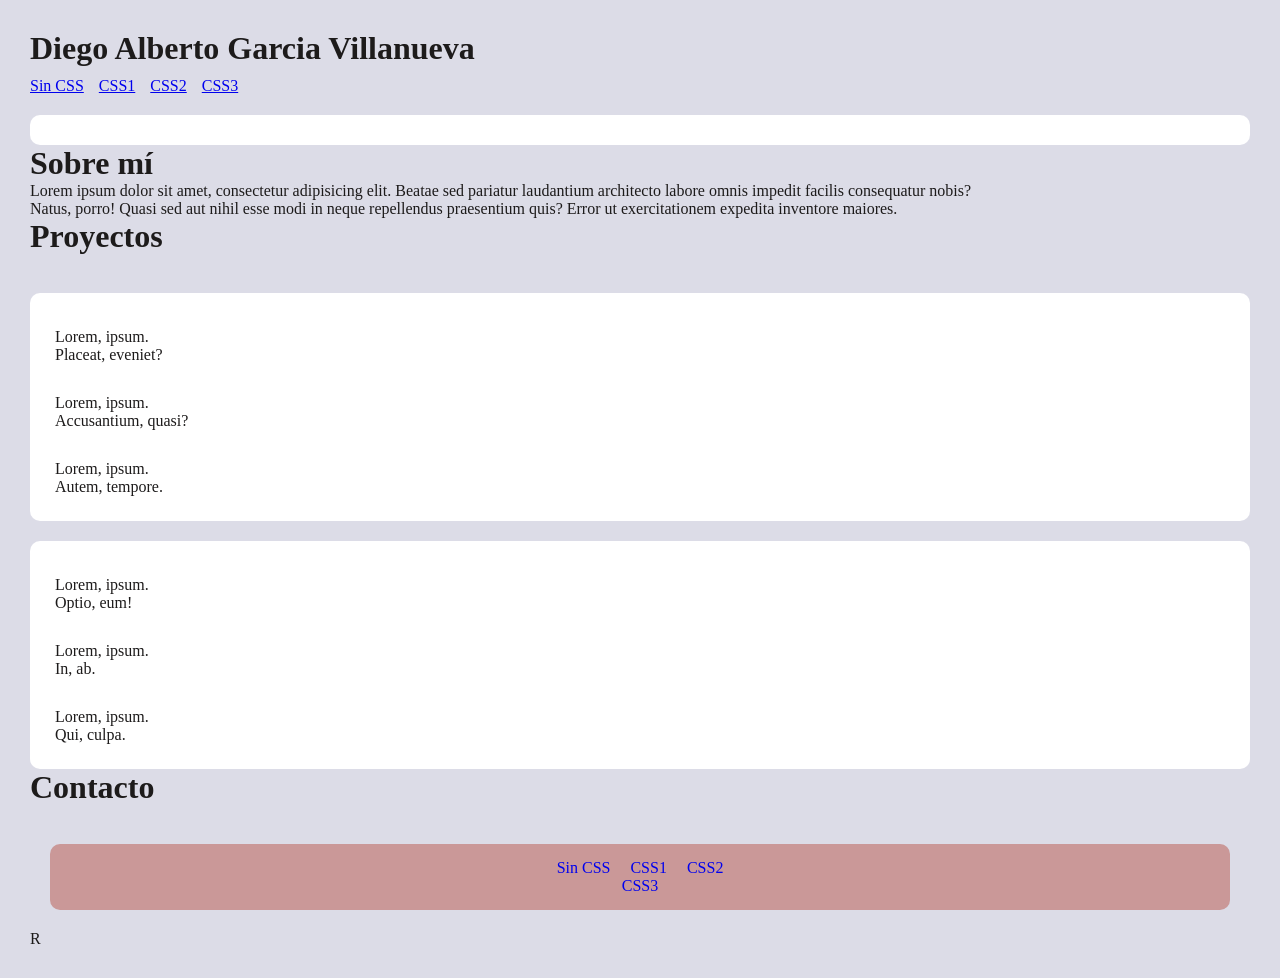
==== index1.html @ a1cba6f2 "Add files via upload" ====
<!DOCTYPE html>
<html lang="en">
<head>
    <meta charset="UTF-8">
    <meta name="viewport" content="width=device-width, initial-scale=1.0">
    <title>Colegio</title>
<link rel="stylesheet" href="uai-style.css">
</head>
<body>
<h1>Diego Alberto Garcia Villanueva </h1>
<nav>
    <ul>
        <li><a href="index.html">Sin CSS</a></li>
        <li><a href="index1.html">CSS1</a></li>
        <li><a href="index2.html">CSS2</a></li>
        <li><a href="index3.html">CSS3</a></li>
    </ul>
</nav>


<section id="sobremi"></section>
<h1>Sobre mí</h1>
<p>Lorem ipsum dolor sit amet, consectetur adipisicing elit. Beatae sed pariatur laudantium architecto labore omnis impedit facilis consequatur nobis?</p>
<p>Natus, porro! Quasi sed aut nihil esse modi in neque repellendus praesentium quis? Error ut exercitationem expedita inventore maiores.</p>

<h1>Proyectos</h1> <br>
<section>
    <article>
        <p>Lorem, ipsum.</p>
        <p>Placeat, eveniet?</p>
    </article>
    <article>
        <p>Lorem, ipsum.</p>
        <p>Accusantium, quasi?</p>
    </article>
    <article>
        <p>Lorem, ipsum.</p>
        <p>Autem, tempore.</p>
    </article>
</section>
<section>
    <article>
        <p>Lorem, ipsum.</p>
        <p>Optio, eum!</p>
    </article>
    <article>
        <p>Lorem, ipsum.</p>
        <p>In, ab.</p>
    </article>
    <article>
        <p>Lorem, ipsum.</p>
        <p>Qui, culpa.</p>
    </article>
</section>
<h1>Contacto</h1> <br>
<footer>
    <nav><a href="index.html">Sin CSS</a><a href="index1.html">CSS1</a><a href="index2.html">CSS2</a></nav><a href="index3.html">CSS3</a></nav>
</footer>
<P>R</P>
</body>
</html>
---- uai-style.css ----
*{
    margin: 0;
    padding: 0;
    font-family: 'Times New Roman', Times, serif;
}
body{
    background: rgb(220, 220, 231);
}
body{
    background: rgb(red, green, blue);
    color: rgb(29, 27, 27);
    padding: 30px;
}
header{
    background: #222;
    padding: 15px;
    border-radius: 20px;
}
nav ul{
    list-style: none;
    display: flex;
    gap: 15px;
    margin-top: 10px;
}
nav y a {
    color: white;
    text-decoration: none;
}

nav a:hover{
    color:rgb(red, green, blue)
}

section{
    background: white;
    margin-top: 20px;
    padding: 15px;
    border-radius: 10px;
}
article{
    margin-top: 10px;
    padding: 10px;
    background: rgb(red, green, blue);
    border-radius: 5px;
}
footer{
    margin: 20px;
    padding: 15px;
    background: #ca9898;
    color: rgb(59, 211, 59);
    border-radius: 10px;
    text-align: center;
}
footer a{
    color: rgb(red, green, blue);
    margin: 10px;
    text-decoration: none;
}
footer a:hover{
    color: rgb(red, green, blue);
}
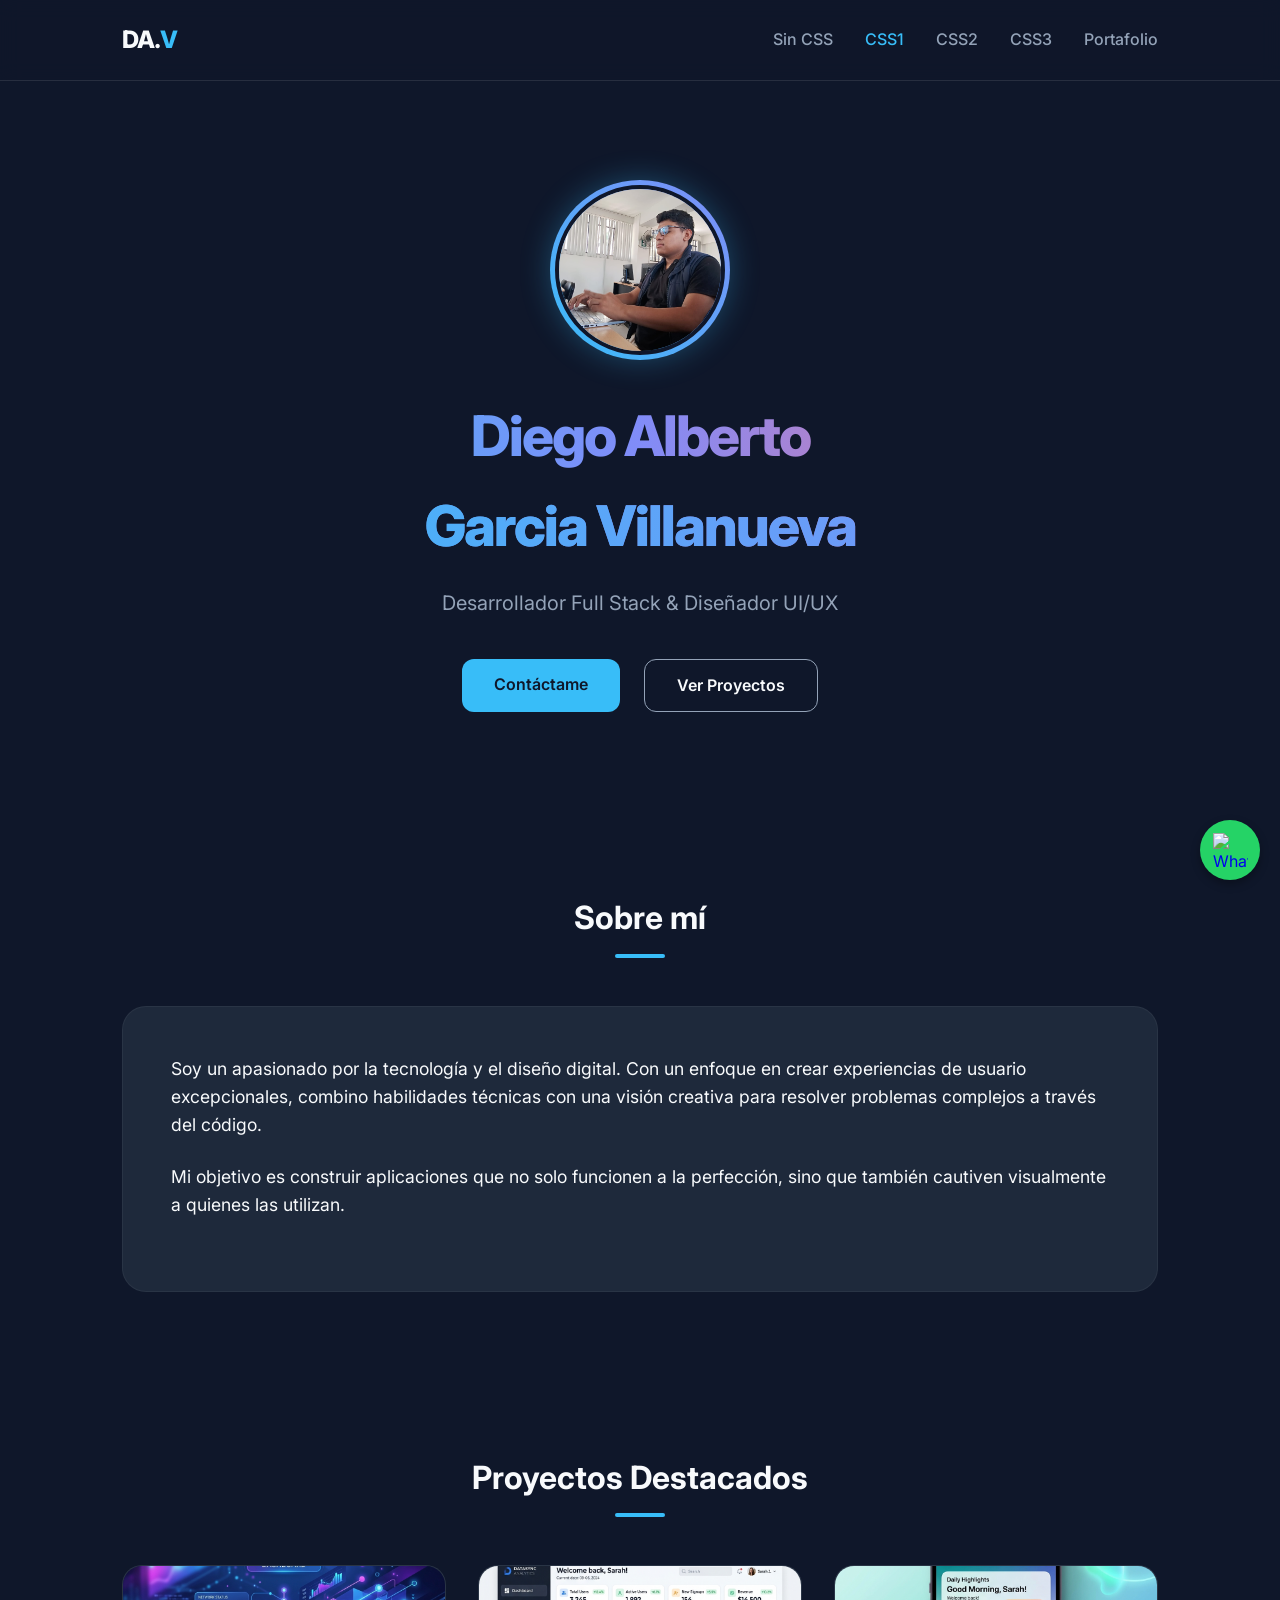
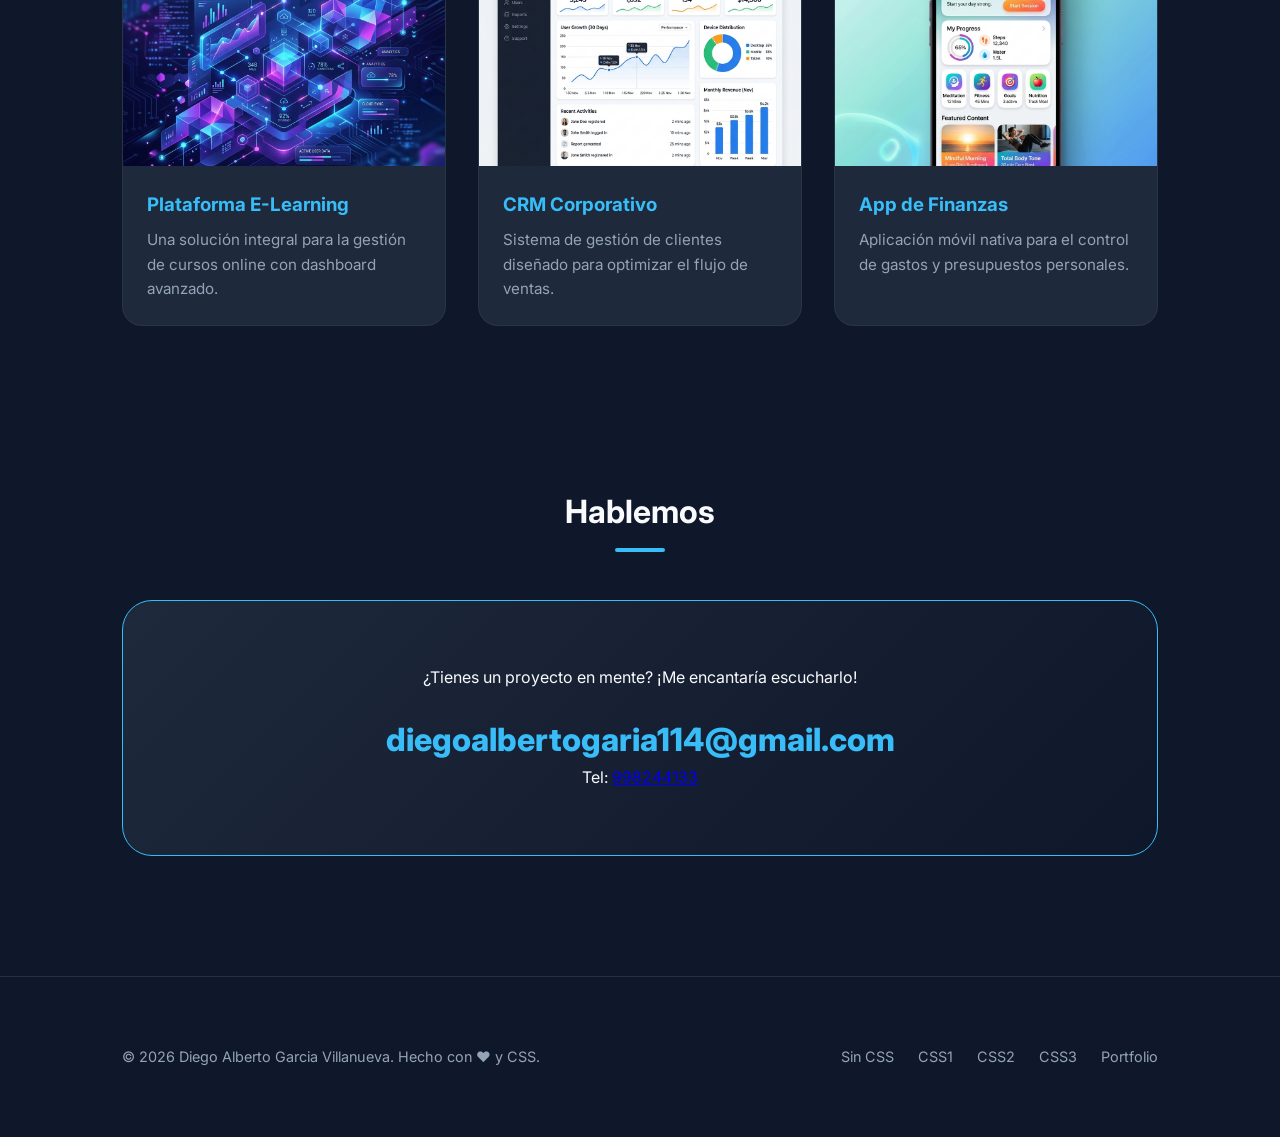
==== commit 97875226: "Primer commit: Portafolio Premium Diego Alberto" ====
--- a/index1.html
+++ b/index1.html
@@ -1,61 +1,108 @@
-<!DOCTYPE html>
-<html lang="en">
-<head>
-    <meta charset="UTF-8">
-    <meta name="viewport" content="width=device-width, initial-scale=1.0">
-    <title>Colegio</title>
-<link rel="stylesheet" href="uai-style.css">
-</head>
-<body>
-<h1>Diego Alberto Garcia Villanueva </h1>
-<nav>
-    <ul>
-        <li><a href="index.html">Sin CSS</a></li>
-        <li><a href="index1.html">CSS1</a></li>
-        <li><a href="index2.html">CSS2</a></li>
-        <li><a href="index3.html">CSS3</a></li>
-    </ul>
-</nav>
-
-
-<section id="sobremi"></section>
-<h1>Sobre mí</h1>
-<p>Lorem ipsum dolor sit amet, consectetur adipisicing elit. Beatae sed pariatur laudantium architecto labore omnis impedit facilis consequatur nobis?</p>
-<p>Natus, porro! Quasi sed aut nihil esse modi in neque repellendus praesentium quis? Error ut exercitationem expedita inventore maiores.</p>
-
-<h1>Proyectos</h1> <br>
-<section>
-    <article>
-        <p>Lorem, ipsum.</p>
-        <p>Placeat, eveniet?</p>
-    </article>
-    <article>
-        <p>Lorem, ipsum.</p>
-        <p>Accusantium, quasi?</p>
-    </article>
-    <article>
-        <p>Lorem, ipsum.</p>
-        <p>Autem, tempore.</p>
-    </article>
-</section>
-<section>
-    <article>
-        <p>Lorem, ipsum.</p>
-        <p>Optio, eum!</p>
-    </article>
-    <article>
-        <p>Lorem, ipsum.</p>
-        <p>In, ab.</p>
-    </article>
-    <article>
-        <p>Lorem, ipsum.</p>
-        <p>Qui, culpa.</p>
-    </article>
-</section>
-<h1>Contacto</h1> <br>
-<footer>
-    <nav><a href="index.html">Sin CSS</a><a href="index1.html">CSS1</a><a href="index2.html">CSS2</a></nav><a href="index3.html">CSS3</a></nav>
-</footer>
-<P>R</P>
-</body>
-</html>+<!DOCTYPE html>
+<html lang="es">
+<head>
+    <meta charset="UTF-8">
+    <meta name="viewport" content="width=device-width, initial-scale=1.0">
+    <title>Diego Alberto - Portfolio Dark</title>
+    <link rel="preconnect" href="https://fonts.googleapis.com">
+    <link rel="preconnect" href="https://fonts.gstatic.com" crossorigin>
+    <link href="https://fonts.googleapis.com/css2?family=Inter:wght@300;400;600;800&display=swap" rel="stylesheet">
+    <link rel="stylesheet" href="uai-style.css">
+</head>
+<body class="dark-mode">
+    <header>
+        <nav class="container">
+            <div class="logo">DA.<span>V</span></div>
+            <ul>
+                <li><a href="links.html">Sin CSS</a></li>
+                <li><a href="index1.html" class="active">CSS1</a></li>
+                <li><a href="index2.html">CSS2</a></li>
+                <li><a href="index3.html">CSS3</a></li>
+                <li><a href="temp_links.html">Portafolio</a></li>
+            </ul>
+        </nav>
+    </header>
+
+    <main class="container">
+        <section id="hero" class="hero-section centered-hero">
+            <div class="hero-content">
+                <div class="profile-frame">
+                    <img src="profile.png" alt="Diego Alberto" class="profile-img">
+                </div>
+                <h1 class="vibrant-gradient-text">Diego Alberto <span>Garcia Villanueva</span></h1>
+                <p class="subtitle">Desarrollador Full Stack & Diseñador UI/UX</p>
+                <div class="cta-buttons">
+                    <a href="#contacto" class="btn btn-primary">Contáctame</a>
+                    <a href="#proyectos" class="btn btn-secondary">Ver Proyectos</a>
+                </div>
+            </div>
+        </section>
+
+        <section id="sobremi" class="section">
+            <h2 class="section-title">Sobre mí</h2>
+            <div class="content-box">
+                <p>Soy un apasionado por la tecnología y el diseño digital. Con un enfoque en crear experiencias de usuario excepcionales, combino habilidades técnicas con una visión creativa para resolver problemas complejos a través del código.</p>
+                <p>Mi objetivo es construir aplicaciones que no solo funcionen a la perfección, sino que también cautiven visualmente a quienes las utilizan.</p>
+            </div>
+        </section>
+
+        <section id="proyectos" class="section">
+            <h2 class="section-title">Proyectos Destacados</h2>
+            <div class="projects-grid">
+                <article class="project-card">
+                    <div class="project-img-wrapper">
+                        <img src="project1.png" alt="Proyecto 1">
+                    </div>
+                    <div class="project-info">
+                        <h3>Plataforma E-Learning</h3>
+                        <p>Una solución integral para la gestión de cursos online con dashboard avanzado.</p>
+                    </div>
+                </article>
+                <article class="project-card">
+                    <div class="project-img-wrapper">
+                        <img src="project2.png" alt="Proyecto 2">
+                    </div>
+                    <div class="project-info">
+                        <h3>CRM Corporativo</h3>
+                        <p>Sistema de gestión de clientes diseñado para optimizar el flujo de ventas.</p>
+                    </div>
+                </article>
+                <article class="project-card">
+                    <div class="project-img-wrapper">
+                        <img src="project3.png" alt="Proyecto 3">
+                    </div>
+                    <div class="project-info">
+                        <h3>App de Finanzas</h3>
+                        <p>Aplicación móvil nativa para el control de gastos y presupuestos personales.</p>
+                    </div>
+                </article>
+            </div>
+        </section>
+
+        <section id="contacto" class="section">
+            <h2 class="section-title">Hablemos</h2>
+            <div class="contact-card">
+                <p>¿Tienes un proyecto en mente? ¡Me encantaría escucharlo!</p>
+                <a href="mailto:diegoalbertogaria114@gmail.com" class="contact-email">diegoalbertogaria114@gmail.com</a>
+                <p class="contact-phone">Tel: <a href="tel:998244133">998244133</a></p>
+            </div>
+        </section>
+    </main>
+
+    <footer>
+        <div class="container footer-content">
+            <p>&copy; 2026 Diego Alberto Garcia Villanueva. Hecho con ❤️ y CSS.</p>
+            <nav class="footer-nav">
+                <a href="links.html">Sin CSS</a>
+                <a href="index1.html">CSS1</a>
+                <a href="index2.html">CSS2</a>
+                <a href="index3.html">CSS3</a>
+                <a href="temp_links.html">Portfolio</a>
+            </nav>
+        </div>
+    </footer>
+    <a href="https://wa.me/51998244133" class="whatsapp-btn" target="_blank">
+        <img src="https://upload.wikimedia.org/wikipedia/commons/6/6b/WhatsApp.svg" alt="WhatsApp">
+    </a>
+</body>
+</html>
--- a/uai-style.css
+++ b/uai-style.css
@@ -1,65 +1,323 @@
-*{
-    margin: 0;
-    padding: 0;
-    font-family: 'Times New Roman', Times, serif;
-}
-body{
-    background: rgb(220, 220, 231);
-}
-body{
-    background: rgb(red, green, blue);
-    color: rgb(29, 27, 27);
-    padding: 30px;
-}
-header{
-    background: #222;
-    padding: 15px;
-    border-radius: 20px;
-}
-nav ul{
-    list-style: none;
-    display: flex;
-    gap: 15px;
-    margin-top: 10px;
-}
-nav y a {
-    color: white;
-    text-decoration: none;
-}
-
-nav a:hover{
-    color:rgb(red, green, blue)
-}
-
-section{
-    background: white;
-    margin-top: 20px;
-    padding: 15px;
-    border-radius: 10px;
-}
-article{
-    margin-top: 10px;
-    padding: 10px;
-    background: rgb(red, green, blue);
-    border-radius: 5px;
-}
-footer{
-    margin: 20px;
-    padding: 15px;
-    background: #ca9898;
-    color: rgb(59, 211, 59);
-    border-radius: 10px;
-    text-align: center;
-}
-footer a{
-    color: rgb(red, green, blue);
-    margin: 10px;
-    text-decoration: none;
-}
-footer a:hover{
-    color: rgb(red, green, blue);
-}
-
-
-
-
+/* Modern Dark Mode Design System */
+:root {
+    --bg-color: #0f172a;
+    --card-bg: #1e293b;
+    --primary: #38bdf8;
+    --primary-hover: #0ea5e9;
+    --text-main: #f8fafc;
+    --text-muted: #94a3b8;
+    --accent: #818cf8;
+    --container-width: 1100px;
+}
+
+* {
+    margin: 0;
+    padding: 0;
+    box-sizing: border-box;
+}
+
+body {
+    font-family: 'Inter', sans-serif;
+    background-color: var(--bg-color);
+    color: var(--text-main);
+    line-height: 1.6;
+    overflow-x: hidden;
+}
+
+.container {
+    max-width: var(--container-width);
+    margin: 0 auto;
+    padding: 0 2rem;
+}
+
+/* Header & Nav */
+header {
+    background: rgba(15, 23, 42, 0.8);
+    backdrop-filter: blur(10px);
+    position: fixed;
+    width: 100%;
+    top: 0;
+    z-index: 1000;
+    border-bottom: 1px solid rgba(255, 255, 255, 0.1);
+}
+
+nav {
+    display: flex;
+    justify-content: space-between;
+    align-items: center;
+    height: 80px;
+}
+
+.logo {
+    font-size: 1.5rem;
+    font-weight: 800;
+    letter-spacing: -1px;
+}
+
+.logo span {
+    color: var(--primary);
+}
+
+nav ul {
+    display: flex;
+    list-style: none;
+    gap: 2rem;
+}
+
+nav ul a {
+    text-decoration: none;
+    color: var(--text-muted);
+    font-weight: 500;
+    transition: color 0.3s ease;
+}
+
+nav ul a:hover, nav ul a.active {
+    color: var(--primary);
+}
+
+/* Hero Section */
+.hero-section {
+    padding: 180px 0 100px;
+}
+
+.centered-hero {
+    text-align: center;
+}
+
+.vibrant-gradient-text {
+    background: linear-gradient(to right, #38bdf8, #818cf8, #fb7185);
+    -webkit-background-clip: text;
+    -webkit-text-fill-color: transparent;
+}
+
+.profile-frame {
+    width: 180px;
+    height: 180px;
+    margin: 0 auto 2rem;
+    border-radius: 50%;
+    padding: 5px;
+    background: linear-gradient(45deg, var(--primary), var(--accent));
+    box-shadow: 0 0 30px rgba(56, 189, 248, 0.3);
+}
+
+.profile-img {
+    width: 100%;
+    height: 100%;
+    border-radius: 50%;
+    object-fit: cover;
+    border: 4px solid var(--bg-color);
+}
+
+h1 {
+    font-size: 3.5rem;
+    font-weight: 800;
+    margin-bottom: 1rem;
+    letter-spacing: -2px;
+}
+
+h1 span {
+    display: block;
+    background: linear-gradient(to right, var(--primary), var(--accent));
+    -webkit-background-clip: text;
+    -webkit-text-fill-color: transparent;
+}
+
+.subtitle {
+    font-size: 1.25rem;
+    color: var(--text-muted);
+    margin-bottom: 2.5rem;
+}
+
+/* Buttons */
+.cta-buttons {
+    display: flex;
+    justify-content: center;
+    gap: 1.5rem;
+}
+
+.btn {
+    padding: 0.8rem 2rem;
+    border-radius: 12px;
+    text-decoration: none;
+    font-weight: 600;
+    transition: all 0.3s ease;
+}
+
+.btn-primary {
+    background-color: var(--primary);
+    color: var(--bg-color);
+}
+
+.btn-primary:hover {
+    background-color: var(--primary-hover);
+    transform: translateY(-2px);
+    box-shadow: 0 10px 20px rgba(56, 189, 248, 0.2);
+}
+
+.btn-secondary {
+    border: 1px solid var(--text-muted);
+    color: var(--text-main);
+}
+
+.btn-secondary:hover {
+    border-color: var(--primary);
+    color: var(--primary);
+}
+
+/* Sections */
+.section {
+    padding: 80px 0;
+}
+
+.section-title {
+    font-size: 2rem;
+    margin-bottom: 3rem;
+    text-align: center;
+    position: relative;
+}
+
+.section-title::after {
+    content: '';
+    display: block;
+    width: 50px;
+    height: 4px;
+    background: var(--primary);
+    margin: 10px auto 0;
+    border-radius: 2px;
+}
+
+.content-box {
+    background: var(--card-bg);
+    padding: 3rem;
+    border-radius: 24px;
+    border: 1px solid rgba(255, 255, 255, 0.05);
+}
+
+.content-box p {
+    margin-bottom: 1.5rem;
+    font-size: 1.1rem;
+}
+
+/* Projects Grid */
+.projects-grid {
+    display: grid;
+    grid-template-columns: repeat(auto-fit, minmax(300px, 1fr));
+    gap: 2rem;
+}
+
+.project-card {
+    background: var(--card-bg);
+    border-radius: 20px;
+    overflow: hidden;
+    border: 1px solid rgba(255, 255, 255, 0.05);
+    transition: transform 0.3s ease, border-color 0.3s ease;
+}
+
+.project-card:hover {
+    transform: translateY(-10px);
+    border-color: var(--primary);
+}
+
+.project-img-wrapper {
+    height: 200px;
+    overflow: hidden;
+}
+
+.project-img-wrapper img {
+    width: 100%;
+    height: 100%;
+    object-fit: cover;
+    transition: transform 0.5s ease;
+}
+
+.project-card:hover .project-img-wrapper img {
+    transform: scale(1.1);
+}
+
+.project-info {
+    padding: 1.5rem;
+}
+
+.project-info h3 {
+    margin-bottom: 0.5rem;
+    color: var(--primary);
+}
+
+.project-info p {
+    color: var(--text-muted);
+    font-size: 0.95rem;
+}
+
+/* Contact Card */
+.contact-card {
+    background: linear-gradient(135deg, var(--card-bg), var(--bg-color));
+    padding: 4rem;
+    text-align: center;
+    border-radius: 30px;
+    border: 1px solid var(--primary);
+}
+
+.contact-email {
+    display: inline-block;
+    margin-top: 1.5rem;
+    font-size: 2rem;
+    font-weight: 800;
+    color: var(--primary);
+    text-decoration: none;
+}
+
+/* Footer */
+footer {
+    padding: 40px 0;
+    border-top: 1px solid rgba(255, 255, 255, 0.1);
+    margin-top: 40px;
+}
+
+.footer-content {
+    display: flex;
+    justify-content: space-between;
+    align-items: center;
+    color: var(--text-muted);
+    font-size: 0.9rem;
+}
+
+.footer-nav a {
+    color: var(--text-muted);
+    text-decoration: none;
+    margin-left: 1.5rem;
+}
+
+.footer-nav a:hover {
+    color: var(--primary);
+}
+
+/* Responsive */
+@media (max-width: 768px) {
+    h1 { font-size: 2.5rem; }
+    nav ul { display: none; }
+    .footer-content { flex-direction: column; gap: 1rem; text-align: center; }
+}
+
+/* WhatsApp Floating Button */
+.whatsapp-btn {
+    position: fixed;
+    bottom: 20px;
+    right: 20px;
+    width: 60px;
+    height: 60px;
+    background-color: #25d366;
+    border-radius: 50%;
+    display: flex;
+    justify-content: center;
+    align-items: center;
+    box-shadow: 0 4px 10px rgba(0,0,0,0.3);
+    z-index: 2000;
+    transition: transform 0.3s ease;
+}
+.whatsapp-btn:hover {
+    transform: scale(1.1);
+}
+.whatsapp-btn img {
+    width: 35px;
+    height: 35px;
+}
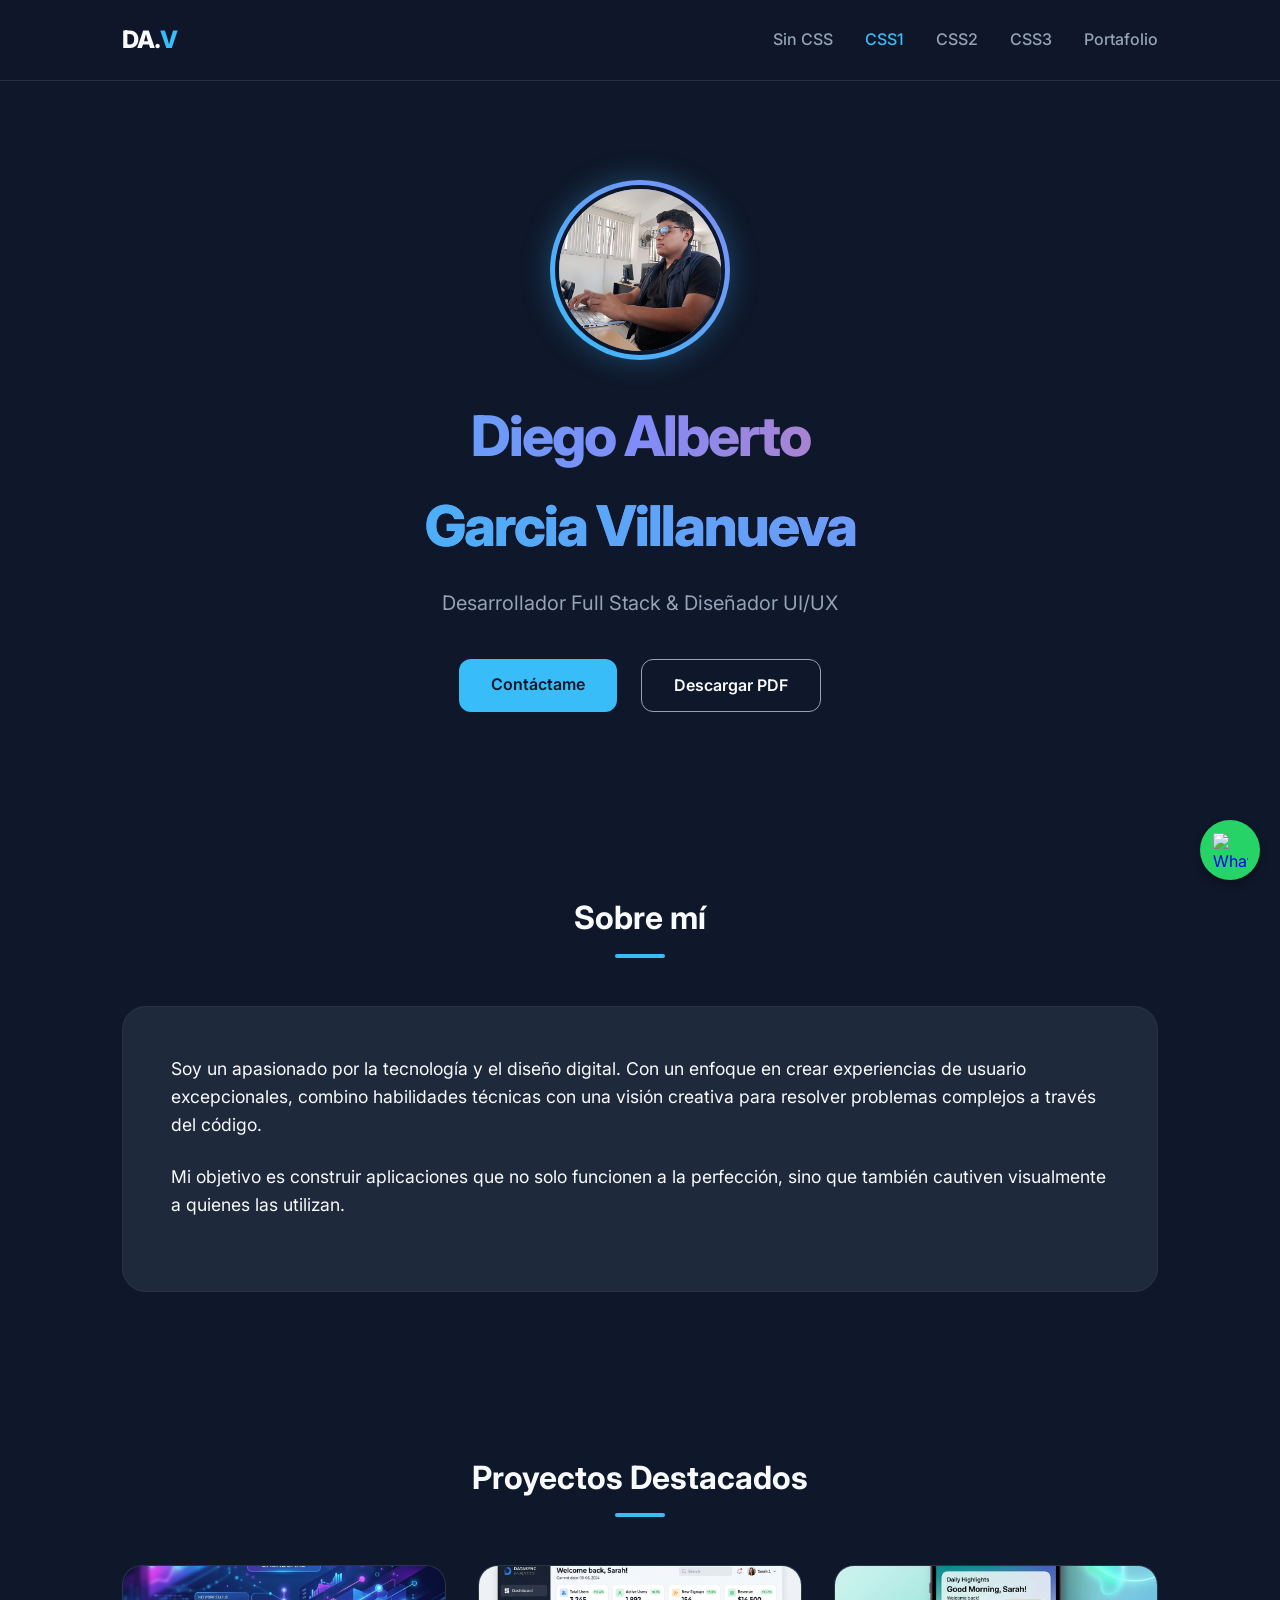
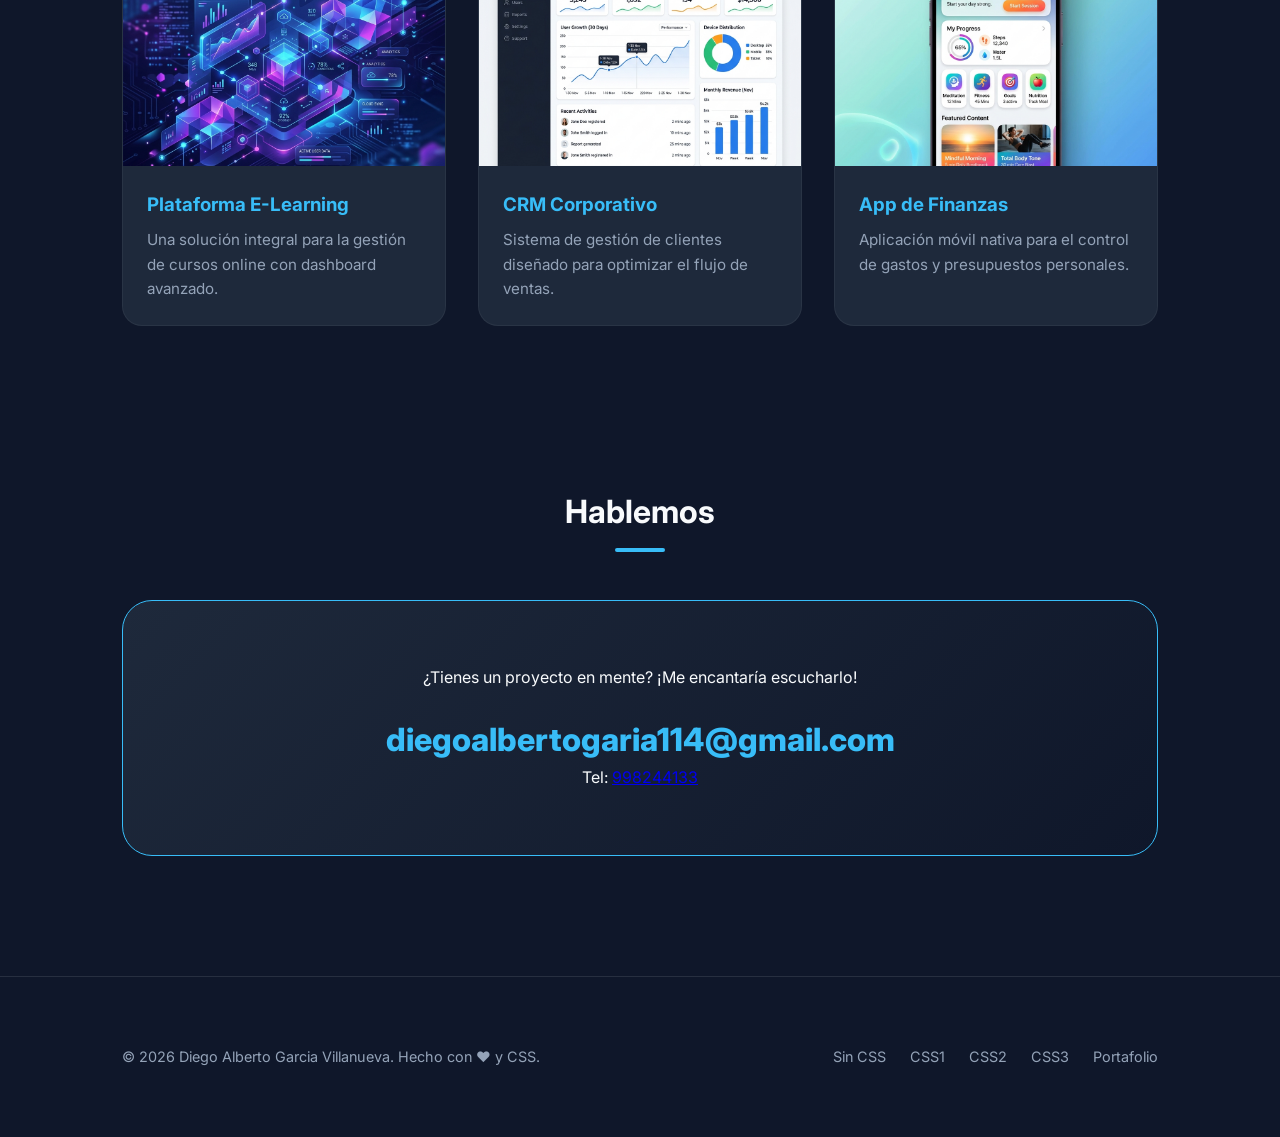
==== commit 4e668a47: "Enhance Portafolio with animations and fix PDF download" ====
--- a/index1.html
+++ b/index1.html
@@ -8,17 +8,19 @@
     <link rel="preconnect" href="https://fonts.gstatic.com" crossorigin>
     <link href="https://fonts.googleapis.com/css2?family=Inter:wght@300;400;600;800&display=swap" rel="stylesheet">
     <link rel="stylesheet" href="uai-style.css">
+    <!-- PDF Generation Library -->
+    <script src="https://cdnjs.cloudflare.com/ajax/libs/html2pdf.js/0.10.1/html2pdf.bundle.min.js"></script>
 </head>
 <body class="dark-mode">
     <header>
         <nav class="container">
             <div class="logo">DA.<span>V</span></div>
             <ul>
-                <li><a href="links.html">Sin CSS</a></li>
+                <li><a href="index.html">Sin CSS</a></li>
                 <li><a href="index1.html" class="active">CSS1</a></li>
                 <li><a href="index2.html">CSS2</a></li>
                 <li><a href="index3.html">CSS3</a></li>
-                <li><a href="temp_links.html">Portafolio</a></li>
+                <li><a href="index.html">Portafolio</a></li>
             </ul>
         </nav>
     </header>
@@ -33,7 +35,7 @@
                 <p class="subtitle">Desarrollador Full Stack & Diseñador UI/UX</p>
                 <div class="cta-buttons">
                     <a href="#contacto" class="btn btn-primary">Contáctame</a>
-                    <a href="#proyectos" class="btn btn-secondary">Ver Proyectos</a>
+                    <a href="javascript:void(0)" id="btnDownloadPortfolio" class="btn btn-secondary">Descargar PDF</a>
                 </div>
             </div>
         </section>
@@ -93,16 +95,53 @@
         <div class="container footer-content">
             <p>&copy; 2026 Diego Alberto Garcia Villanueva. Hecho con ❤️ y CSS.</p>
             <nav class="footer-nav">
-                <a href="links.html">Sin CSS</a>
+                <a href="index.html">Sin CSS</a>
                 <a href="index1.html">CSS1</a>
                 <a href="index2.html">CSS2</a>
                 <a href="index3.html">CSS3</a>
-                <a href="temp_links.html">Portfolio</a>
+                <a href="index.html">Portafolio</a>
             </nav>
         </div>
     </footer>
     <a href="https://wa.me/51998244133" class="whatsapp-btn" target="_blank">
         <img src="https://upload.wikimedia.org/wikipedia/commons/6/6b/WhatsApp.svg" alt="WhatsApp">
     </a>
+
+    <!-- Premium Portafolio PDF Template (Hidden) -->
+    <div id="portfolio-pdf-template" style="display: none; padding: 0; font-family: 'Inter', Arial, sans-serif; background: #fff; width: 800px; margin: 0 auto; color: #1a1a1a;">
+        <div style="background: #0f172a; padding: 50px 40px; color: white;">
+            <h1 style="margin: 0; font-size: 36px; font-weight: 800;">DIEGO ALBERTO</h1>
+            <p style="margin: 5px 0 0; font-size: 18px; color: #38bdf8;">Full Stack Developer</p>
+        </div>
+        <div style="display: grid; grid-template-columns: 260px 1fr; gap: 0;">
+            <div style="background: #f8fafc; padding: 40px 30px; border-right: 1px solid #e2e8f0; min-height: 800px;">
+                <h3 style="font-size: 14px; font-weight: 800; color: #0f172a; margin-bottom: 15px;">EDUCACIÓN</h3>
+                <p style="font-size: 13px; color: #475569;">Ingeniería de Sistemas - UAI</p>
+                <h3 style="font-size: 14px; font-weight: 800; color: #0f172a; margin: 30px 0 15px;">HABILIDADES</h3>
+                <p style="font-size: 13px; color: #475569;">React, Node.js, Python, MongoDB, AWS</p>
+            </div>
+            <div style="padding: 40px 40px;">
+                <h2 style="font-size: 18px; font-weight: 800; margin-bottom: 20px;">EXPERIENCIA</h2>
+                <p style="font-size: 13px; line-height: 1.6; color: #475569;">Desarrollo de Staynoba, ERP Ferretería y Nutrizen.</p>
+            </div>
+        </div>
+    </div>
+
+    <script>
+        document.getElementById('btnDownloadPortfolio').addEventListener('click', function() {
+            const element = document.getElementById('portfolio-pdf-template');
+            element.style.display = 'block';
+            const opt = {
+                margin: 0,
+                filename: 'Portafolio_Diego_Alberto.pdf',
+                image: { type: 'jpeg', quality: 1 },
+                html2canvas: { scale: 2 },
+                jsPDF: { unit: 'mm', format: 'a4', orientation: 'portrait' }
+            };
+            html2pdf().from(element).set(opt).save().then(() => {
+                element.style.display = 'none';
+            });
+        });
+    </script>
 </body>
 </html>
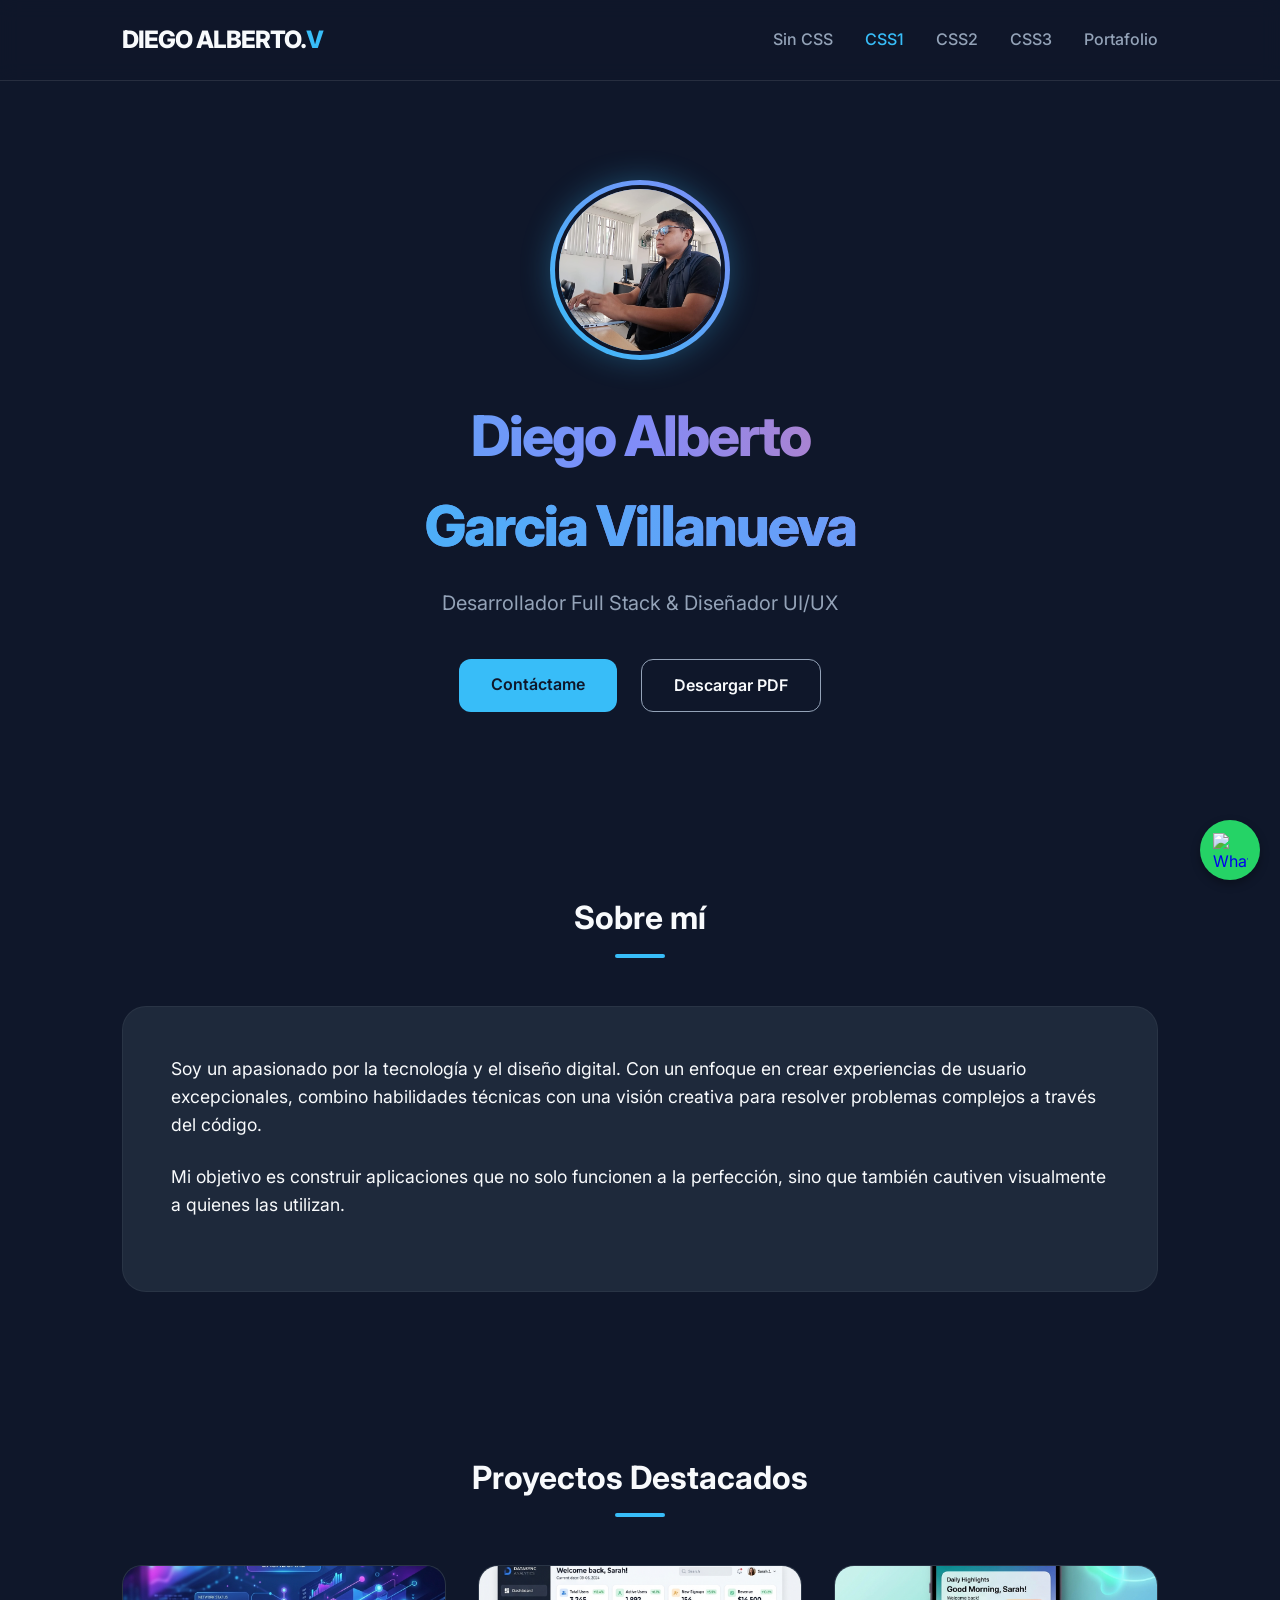
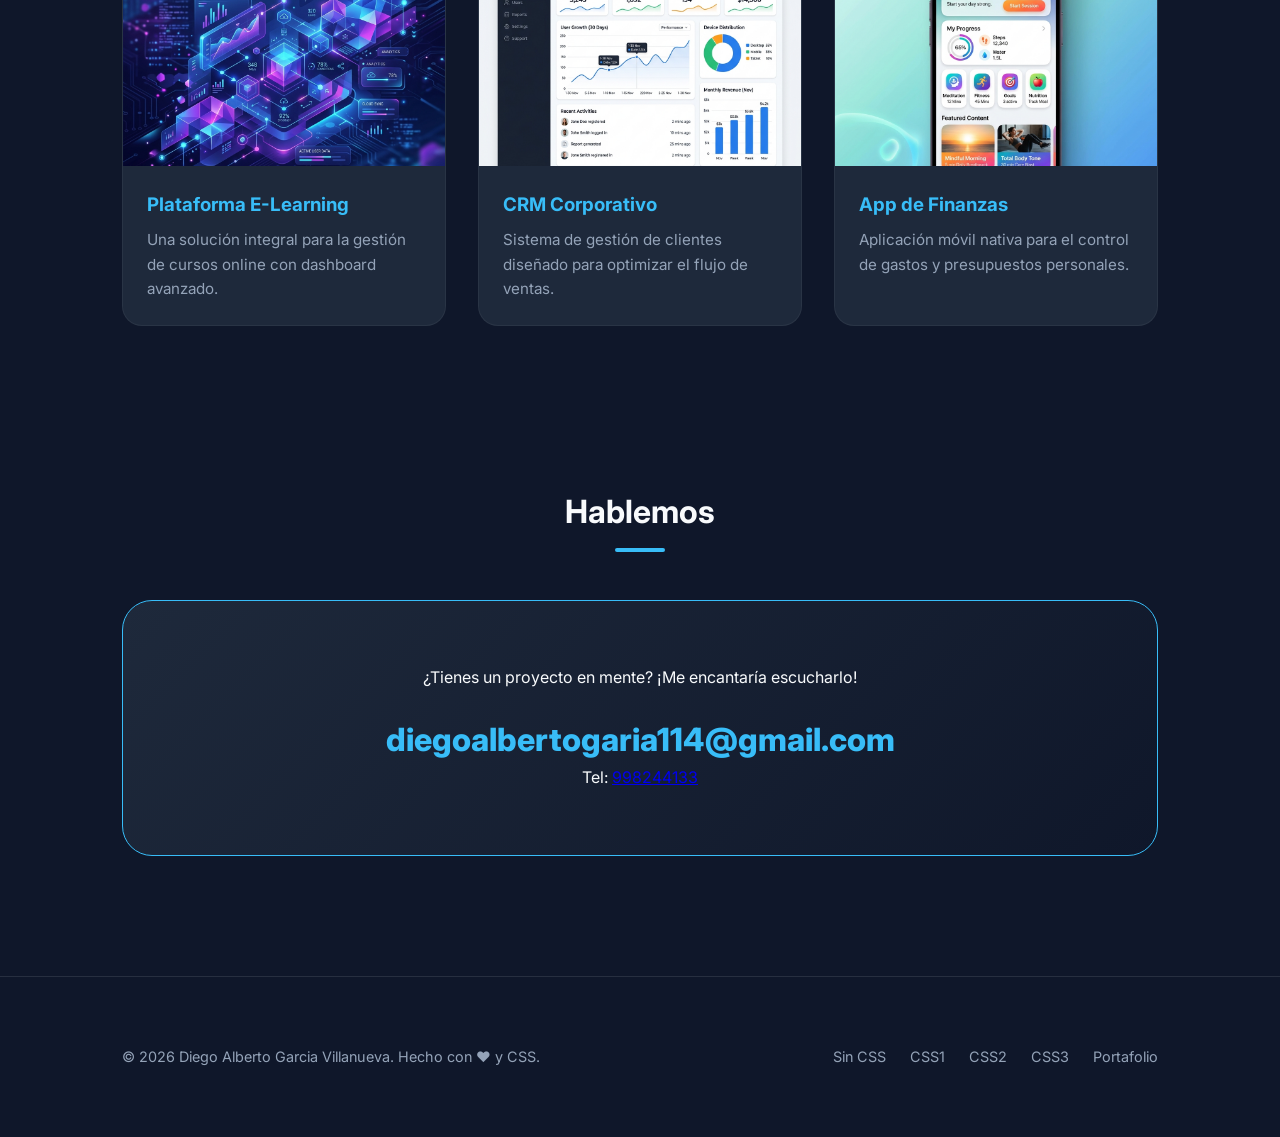
==== commit 5fa16646: "Add striking welcome and project modals to portfolio" ====
--- a/index1.html
+++ b/index1.html
@@ -1,5 +1,6 @@
 <!DOCTYPE html>
 <html lang="es">
+
 <head>
     <meta charset="UTF-8">
     <meta name="viewport" content="width=device-width, initial-scale=1.0">
@@ -11,16 +12,17 @@
     <!-- PDF Generation Library -->
     <script src="https://cdnjs.cloudflare.com/ajax/libs/html2pdf.js/0.10.1/html2pdf.bundle.min.js"></script>
 </head>
+
 <body class="dark-mode">
     <header>
         <nav class="container">
-            <div class="logo">DA.<span>V</span></div>
+            <div class="logo">DIEGO ALBERTO.<span>V</span></div>
             <ul>
                 <li><a href="index.html">Sin CSS</a></li>
                 <li><a href="index1.html" class="active">CSS1</a></li>
                 <li><a href="index2.html">CSS2</a></li>
                 <li><a href="index3.html">CSS3</a></li>
-                <li><a href="index.html">Portafolio</a></li>
+                <li><a href="portafolio.html">Portafolio</a></li>
             </ul>
         </nav>
     </header>
@@ -43,8 +45,11 @@
         <section id="sobremi" class="section">
             <h2 class="section-title">Sobre mí</h2>
             <div class="content-box">
-                <p>Soy un apasionado por la tecnología y el diseño digital. Con un enfoque en crear experiencias de usuario excepcionales, combino habilidades técnicas con una visión creativa para resolver problemas complejos a través del código.</p>
-                <p>Mi objetivo es construir aplicaciones que no solo funcionen a la perfección, sino que también cautiven visualmente a quienes las utilizan.</p>
+                <p>Soy un apasionado por la tecnología y el diseño digital. Con un enfoque en crear experiencias de
+                    usuario excepcionales, combino habilidades técnicas con una visión creativa para resolver problemas
+                    complejos a través del código.</p>
+                <p>Mi objetivo es construir aplicaciones que no solo funcionen a la perfección, sino que también
+                    cautiven visualmente a quienes las utilizan.</p>
             </div>
         </section>
 
@@ -99,7 +104,7 @@
                 <a href="index1.html">CSS1</a>
                 <a href="index2.html">CSS2</a>
                 <a href="index3.html">CSS3</a>
-                <a href="index.html">Portafolio</a>
+                <a href="portafolio.html">Portafolio</a>
             </nav>
         </div>
     </footer>
@@ -108,7 +113,8 @@
     </a>
 
     <!-- Premium Portafolio PDF Template (Hidden) -->
-    <div id="portfolio-pdf-template" style="display: none; padding: 0; font-family: 'Inter', Arial, sans-serif; background: #fff; width: 800px; margin: 0 auto; color: #1a1a1a;">
+    <div id="portfolio-pdf-template"
+        style="display: none; padding: 0; font-family: 'Inter', Arial, sans-serif; background: #fff; width: 800px; margin: 0 auto; color: #1a1a1a;">
         <div style="background: #0f172a; padding: 50px 40px; color: white;">
             <h1 style="margin: 0; font-size: 36px; font-weight: 800;">DIEGO ALBERTO</h1>
             <p style="margin: 5px 0 0; font-size: 18px; color: #38bdf8;">Full Stack Developer</p>
@@ -122,13 +128,14 @@
             </div>
             <div style="padding: 40px 40px;">
                 <h2 style="font-size: 18px; font-weight: 800; margin-bottom: 20px;">EXPERIENCIA</h2>
-                <p style="font-size: 13px; line-height: 1.6; color: #475569;">Desarrollo de Staynoba, ERP Ferretería y Nutrizen.</p>
+                <p style="font-size: 13px; line-height: 1.6; color: #475569;">Desarrollo de Staynoba, ERP Ferretería y
+                    Nutrizen.</p>
             </div>
         </div>
     </div>
 
     <script>
-        document.getElementById('btnDownloadPortfolio').addEventListener('click', function() {
+        document.getElementById('btnDownloadPortfolio').addEventListener('click', function () {
             const element = document.getElementById('portfolio-pdf-template');
             element.style.display = 'block';
             const opt = {
@@ -144,4 +151,5 @@
         });
     </script>
 </body>
-</html>
+
+</html>
